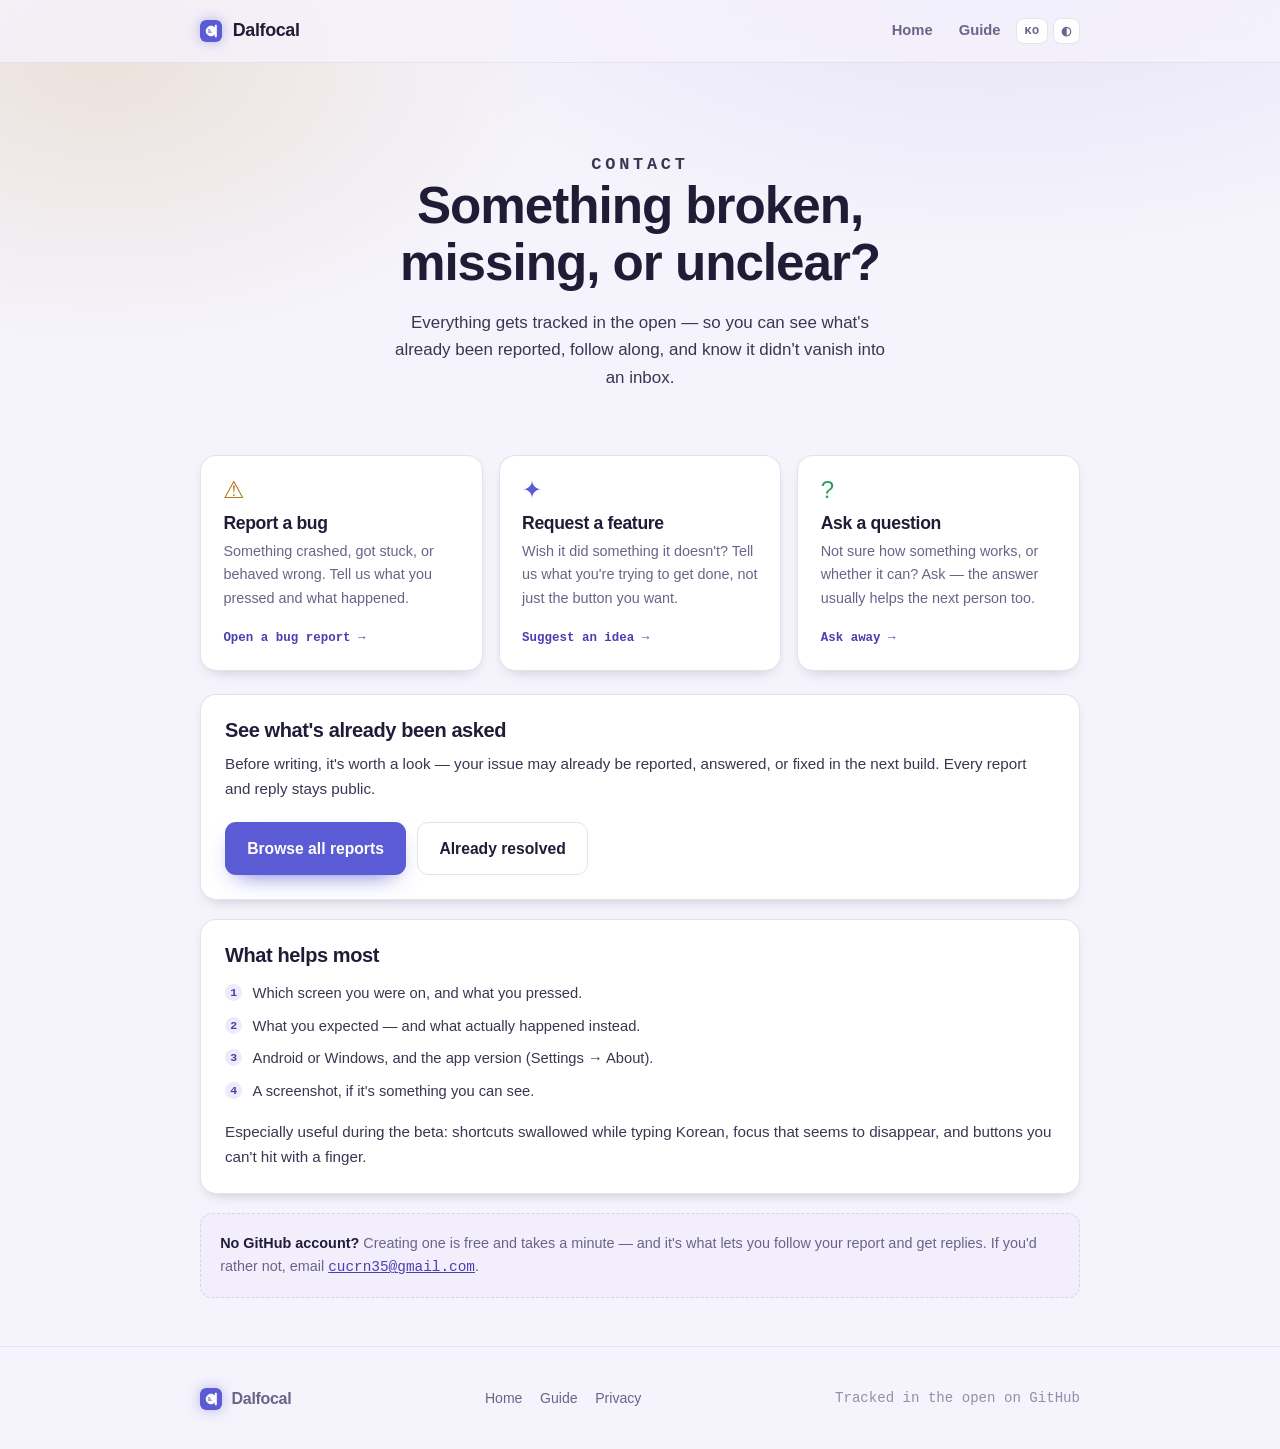
==== contact.html @ 7426b25c "contact: add contact page — bug/idea/question routed to GitHub Issues, tracked in the open" ====
<!doctype html>
<html lang="en">
<head>
<meta charset="utf-8">
<meta name="viewport" content="width=device-width, initial-scale=1">
<title>Contact — Dalfocal</title>
<meta name="description" content="Report a bug, request a feature, or ask a question about Dalfocal. Everything is tracked in the open on GitHub, so you can see what's already been asked and answered.">
<meta property="og:title" content="Contact — Dalfocal">
<meta property="og:description" content="Report a bug, request a feature, or ask a question. Tracked in the open.">
<meta name="theme-color" content="#131120">
<link rel="icon" href="data:image/svg+xml,<svg xmlns='http://www.w3.org/2000/svg' viewBox='0 0 100 100'><text y='.9em' font-size='90'>🌘</text></svg>">
<style>
/* Dalfocal — twilight identity (shared tokens with index.html) */
:root{
  --bg:#F5F3FB;--bg-2:#ECE8F8;--panel:#FFFFFF;--panel-2:#F2EEFC;
  --line:rgba(40,26,80,.12);--line-2:rgba(40,26,80,.07);
  --ink:#211C36;--ink-2:#3B3552;--dim:#6A6488;
  --accent:#5B5BD6;--accent-2:#4A3FB0;--accent-soft:rgba(91,91,214,.12);
  --spark:#B4791A;--spark-soft:rgba(180,121,26,.14);--good:#2E9E63;
  --glow:none;--shadow:0 18px 40px -24px rgba(40,26,80,.45);
  --shadow-sm:0 6px 16px -10px rgba(40,26,80,.4);
  color-scheme:light;
}
@media (prefers-color-scheme: dark){
  :root{
    --bg:#131120;--bg-2:#0e0c19;--panel:#1b1930;--panel-2:#241f3a;
    --line:rgba(255,255,255,.09);--line-2:rgba(255,255,255,.05);
    --ink:#ECEAF6;--ink-2:#CFC9EA;--dim:#A6A0C6;
    --accent:#8B7CFF;--accent-2:#A99BFF;--accent-soft:rgba(139,124,255,.16);
    --spark:#F6C86B;--spark-soft:rgba(246,200,107,.16);--good:#5FD08A;
    --glow:0 0 44px -8px rgba(139,124,255,.35);
    --shadow:0 30px 60px -30px rgba(0,0,0,.75);
    --shadow-sm:0 10px 26px -16px rgba(0,0,0,.7);
    color-scheme:dark;
  }
}
:root[data-theme="light"]{
  --bg:#F5F3FB;--bg-2:#ECE8F8;--panel:#FFFFFF;--panel-2:#F2EEFC;
  --line:rgba(40,26,80,.12);--line-2:rgba(40,26,80,.07);
  --ink:#211C36;--ink-2:#3B3552;--dim:#6A6488;
  --accent:#5B5BD6;--accent-2:#4A3FB0;--accent-soft:rgba(91,91,214,.12);
  --spark:#B4791A;--spark-soft:rgba(180,121,26,.14);--good:#2E9E63;
  --glow:none;--shadow:0 18px 40px -24px rgba(40,26,80,.45);
  --shadow-sm:0 6px 16px -10px rgba(40,26,80,.4);
  color-scheme:light;
}
:root[data-theme="dark"]{
  --bg:#131120;--bg-2:#0e0c19;--panel:#1b1930;--panel-2:#241f3a;
  --line:rgba(255,255,255,.09);--line-2:rgba(255,255,255,.05);
  --ink:#ECEAF6;--ink-2:#CFC9EA;--dim:#A6A0C6;
  --accent:#8B7CFF;--accent-2:#A99BFF;--accent-soft:rgba(139,124,255,.16);
  --spark:#F6C86B;--spark-soft:rgba(246,200,107,.16);--good:#5FD08A;
  --glow:0 0 44px -8px rgba(139,124,255,.35);
  --shadow:0 30px 60px -30px rgba(0,0,0,.75);
  --shadow-sm:0 10px 26px -16px rgba(0,0,0,.7);
  color-scheme:dark;
}
:root{--appicon:url("[data-uri]")}

*{box-sizing:border-box}
html{-webkit-text-size-adjust:100%}
body{margin:0;
  background:radial-gradient(1100px 620px at 78% -8%, var(--accent-soft), transparent 60%),
    radial-gradient(820px 520px at 8% 4%, var(--spark-soft), transparent 55%),var(--bg);
  color:var(--ink);
  font-family:-apple-system,BlinkMacSystemFont,"Segoe UI",Roboto,"Apple SD Gothic Neo","Malgun Gothic","Noto Sans KR",sans-serif;
  font-size:17px;line-height:1.62;-webkit-font-smoothing:antialiased;overflow-x:hidden}
.mono{font-family:ui-monospace,"SF Mono","Cascadia Code","Segoe UI Mono",Menlo,Consolas,monospace}
.wrap{width:min(880px,92vw);margin-inline:auto}
a{color:inherit;text-decoration:none}
h1,h2,h3{text-wrap:balance;margin:0;letter-spacing:-.02em;line-height:1.1}
p{margin:0}
::selection{background:var(--accent);color:#fff}
:focus-visible{outline:2px solid var(--accent);outline-offset:3px;border-radius:4px}
:root .ko{display:none}
:root[data-lang="ko"] .ko{display:revert}
:root[data-lang="ko"] .en{display:none}

.bar{position:sticky;top:0;z-index:40;backdrop-filter:saturate(140%) blur(12px);
  background:color-mix(in srgb, var(--bg) 78%, transparent);border-bottom:1px solid var(--line-2)}
.bar .wrap{display:flex;align-items:center;gap:1rem;height:62px}
.brand{display:flex;align-items:center;gap:.6em;font-weight:750;letter-spacing:-.02em;font-size:1.12rem}
.moon{width:22px;height:22px;border-radius:27%;flex:none;background-image:var(--appicon);
  background-size:cover;background-position:center;box-shadow:0 0 16px -4px var(--accent)}
.bar nav{margin-left:auto;display:flex;align-items:center;gap:.35rem}
.bar nav a.navlink{padding:.4em .7em;border-radius:8px;color:var(--dim);font-size:.92rem;font-weight:550}
.bar nav a.navlink:hover{color:var(--ink);background:var(--panel-2)}
.toggle{font-family:ui-monospace,Menlo,monospace;font-size:.74rem;font-weight:600;letter-spacing:.04em;
  padding:.42em .6em;border-radius:8px;border:1px solid var(--line);background:var(--panel);color:var(--dim);cursor:pointer}
.toggle:hover{color:var(--ink);border-color:var(--accent)}

.btn{display:inline-flex;align-items:center;gap:.5em;padding:.82em 1.35em;border-radius:11px;
  font-weight:650;font-size:.98rem;background:var(--accent);color:#fff;border:1px solid transparent;
  box-shadow:0 10px 24px -12px var(--accent);transition:transform .12s ease, box-shadow .12s ease}
.btn:hover{transform:translateY(-2px);box-shadow:0 16px 30px -12px var(--accent)}
.btn.ghost{background:transparent;color:var(--ink);border-color:var(--line);box-shadow:none}
.btn.ghost:hover{border-color:var(--accent);color:var(--accent-2)}
.eyebrow{font-family:ui-monospace,Menlo,monospace;font-size:.72rem;letter-spacing:.22em;
  text-transform:uppercase;color:var(--accent-2);margin:0 0 .9rem;font-weight:600}

.head{padding:clamp(2.6rem,6vw,4.4rem) 0 1.6rem;text-align:center}
.head h1{font-size:clamp(2rem,5vw,3.2rem);font-weight:820}
.head p{color:var(--ink-2);max-width:54ch;margin:1.1rem auto 0;font-size:1.06rem}

/* the three routes */
.routes{display:grid;grid-template-columns:repeat(3,1fr);gap:1rem;margin:2.4rem 0 1.4rem}
.route{display:flex;flex-direction:column;padding:1.4rem;border:1px solid var(--line);border-radius:16px;
  background:var(--panel);box-shadow:var(--shadow-sm);transition:transform .12s ease,border-color .12s ease}
.route:hover{transform:translateY(-3px);border-color:var(--accent)}
.route .ic{font-size:1.5rem;line-height:1;margin-bottom:.7rem}
.route h3{font-size:1.1rem;margin-bottom:.45rem}
.route p{color:var(--dim);font-size:.9rem;flex:1;margin-bottom:1.1rem}
.route .go{font-family:ui-monospace,Menlo,monospace;font-size:.78rem;font-weight:650;color:var(--accent-2)}
.route.bug .ic{color:var(--spark)}
.route.idea .ic{color:var(--accent)}
.route.ask .ic{color:var(--good)}
@media(max-width:760px){.routes{grid-template-columns:1fr}}

.card{border:1px solid var(--line);border-radius:16px;background:var(--panel);
  box-shadow:var(--shadow-sm);padding:1.5rem;margin-bottom:1.2rem}
.card h2{font-size:1.25rem;margin-bottom:.7rem}
.card p{color:var(--ink-2);font-size:.95rem}
.card p + p{margin-top:.7rem}
.note{background:var(--panel-2);border:1px dashed var(--line);border-radius:12px;padding:1.1rem 1.2rem;
  font-size:.9rem;color:var(--dim)}
.note b{color:var(--ink)}
.steps{list-style:none;padding:0;margin:1rem 0 0;display:flex;flex-direction:column;gap:.55rem}
.steps li{display:flex;gap:.7em;font-size:.92rem;color:var(--ink-2)}
.steps li::before{content:counter(s);counter-increment:s;flex:none;width:1.5em;height:1.5em;border-radius:50%;
  background:var(--accent-soft);color:var(--accent-2);display:grid;place-items:center;
  font-family:ui-monospace,Menlo,monospace;font-size:.72rem;font-weight:700;margin-top:.15em}
.steps{counter-reset:s}
.cta-row{display:flex;gap:.7rem;flex-wrap:wrap;margin-top:1.3rem}
.mail{font-family:ui-monospace,Menlo,monospace;color:var(--accent-2);text-decoration:underline;word-break:break-all}

footer{border-top:1px solid var(--line-2);padding-block:2.4rem;margin-top:3rem;color:var(--dim);font-size:.88rem}
footer .wrap{display:flex;flex-wrap:wrap;gap:1rem;align-items:center;justify-content:space-between}
footer nav{display:flex;gap:1.1rem;flex-wrap:wrap}
footer a:hover{color:var(--ink)}
@media (prefers-reduced-motion: reduce){*{animation:none!important;transition:none!important}}
</style>
</head>
<body>

<header class="bar">
  <div class="wrap">
    <a class="brand" href="index.html"><span class="moon" aria-hidden="true"></span>Dalfocal</a>
    <nav>
      <a class="navlink" href="index.html"><span class="en">Home</span><span class="ko">홈</span></a>
      <a class="navlink" href="guide.html"><span class="en">Guide</span><span class="ko">사용법</span></a>
      <button class="toggle" id="lang" type="button" aria-label="Language">KO</button>
      <button class="toggle" id="theme" type="button" aria-label="Theme">◐</button>
    </nav>
  </div>
</header>

<main class="wrap">

  <div class="head">
    <p class="eyebrow"><span class="en">Contact</span><span class="ko">문의</span></p>
    <h1><span class="en">Something broken, missing, or unclear?</span><span class="ko">안 되거나, 없거나, 헷갈리는 게 있나요?</span></h1>
    <p><span class="en">Everything gets tracked in the open — so you can see what's already been reported, follow along, and know it didn't vanish into an inbox.</span><span class="ko">모든 문의는 공개로 기록됩니다 — 이미 올라온 건 뭔지 보고, 진행도 따라가고, 메일함에서 사라질 일도 없습니다.</span></p>
  </div>

  <div class="routes">
    <a class="route bug" href="https://github.com/Cruising0904/dalfocal/issues/new?labels=bug&amp;title=%5BBug%5D%20&amp;body=**What%20happened%3F**%0A%0A%0A**What%20did%20you%20expect%3F**%0A%0A%0A**Steps%20to%20reproduce**%0A1.%20%0A2.%20%0A%0A**Device%20/%20version**%20(Android%20or%20Windows%2C%20app%20version)%0A" target="_blank" rel="noopener">
      <span class="ic" aria-hidden="true">⚠</span>
      <h3><span class="en">Report a bug</span><span class="ko">버그 신고</span></h3>
      <p><span class="en">Something crashed, got stuck, or behaved wrong. Tell us what you pressed and what happened.</span><span class="ko">튕기거나, 멈추거나, 이상하게 동작할 때. 뭘 눌렀고 뭐가 벌어졌는지 알려주세요.</span></p>
      <span class="go"><span class="en">Open a bug report →</span><span class="ko">버그 신고하기 →</span></span>
    </a>

    <a class="route idea" href="https://github.com/Cruising0904/dalfocal/issues/new?labels=enhancement&amp;title=%5BIdea%5D%20&amp;body=**What%20would%20you%20like%20to%20do%3F**%0A%0A%0A**Why%20%E2%80%94%20what%20are%20you%20trying%20to%20get%20done%3F**%0A%0A%0A**How%20do%20you%20work%20around%20it%20today%3F**%0A" target="_blank" rel="noopener">
      <span class="ic" aria-hidden="true">✦</span>
      <h3><span class="en">Request a feature</span><span class="ko">기능 제안</span></h3>
      <p><span class="en">Wish it did something it doesn't? Tell us what you're trying to get done, not just the button you want.</span><span class="ko">있었으면 하는 게 있나요? 원하는 버튼보다 <b>하려는 일</b>을 알려주시면 좋습니다.</span></p>
      <span class="go"><span class="en">Suggest an idea →</span><span class="ko">아이디어 남기기 →</span></span>
    </a>

    <a class="route ask" href="https://github.com/Cruising0904/dalfocal/issues/new?labels=question&amp;title=%5BQuestion%5D%20&amp;body=**What%20would%20you%20like%20to%20know%3F**%0A%0A" target="_blank" rel="noopener">
      <span class="ic" aria-hidden="true">?</span>
      <h3><span class="en">Ask a question</span><span class="ko">질문하기</span></h3>
      <p><span class="en">Not sure how something works, or whether it can? Ask — the answer usually helps the next person too.</span><span class="ko">어떻게 쓰는지, 되는지 안 되는지 궁금할 때. 답변은 대개 다음 사람에게도 도움이 됩니다.</span></p>
      <span class="go"><span class="en">Ask away →</span><span class="ko">질문 남기기 →</span></span>
    </a>
  </div>

  <div class="card">
    <h2><span class="en">See what's already been asked</span><span class="ko">이미 올라온 문의 보기</span></h2>
    <p><span class="en">Before writing, it's worth a look — your issue may already be reported, answered, or fixed in the next build. Every report and reply stays public.</span><span class="ko">쓰기 전에 한 번 보세요 — 이미 신고됐거나, 답변됐거나, 다음 빌드에서 고쳐졌을 수 있습니다. 모든 문의와 답변은 공개로 남습니다.</span></p>
    <div class="cta-row">
      <a class="btn" href="https://github.com/Cruising0904/dalfocal/issues" target="_blank" rel="noopener"><span class="en">Browse all reports</span><span class="ko">전체 문의 목록</span></a>
      <a class="btn ghost" href="https://github.com/Cruising0904/dalfocal/issues?q=is%3Aissue+is%3Aclosed" target="_blank" rel="noopener"><span class="en">Already resolved</span><span class="ko">해결된 것들</span></a>
    </div>
  </div>

  <div class="card">
    <h2><span class="en">What helps most</span><span class="ko">이렇게 적어주시면 큰 도움</span></h2>
    <ol class="steps">
      <li><span class="en">Which screen you were on, and what you pressed.</span><span class="ko">어느 화면에서 뭘 눌렀는지.</span></li>
      <li><span class="en">What you expected — and what actually happened instead.</span><span class="ko">뭘 기대했는데 실제로 뭐가 벌어졌는지.</span></li>
      <li><span class="en">Android or Windows, and the app version (Settings → About).</span><span class="ko">Android인지 Windows인지, 앱 버전(설정 → 정보).</span></li>
      <li><span class="en">A screenshot, if it's something you can see.</span><span class="ko">눈에 보이는 문제라면 스크린샷 한 장.</span></li>
    </ol>
    <p style="margin-top:1rem"><span class="en">Especially useful during the beta: shortcuts swallowed while typing Korean, focus that seems to disappear, and buttons you can't hit with a finger.</span><span class="ko">베타 기간에 특히 유용한 제보: 한글 입력 중 단축키가 글자를 가로챈 경우, 포커스가 사라진 것 같은 순간, 손가락으로는 못 누르던 버튼.</span></p>
  </div>

  <div class="note">
    <b><span class="en">No GitHub account?</span><span class="ko">GitHub 계정이 없다면?</span></b>
    <span class="en"> Creating one is free and takes a minute — and it's what lets you follow your report and get replies. If you'd rather not, email </span>
    <span class="ko"> 만드는 데 1분이면 되고 무료입니다 — 내 문의의 진행과 답변을 받으려면 이 편이 낫습니다. 원치 않으시면 메일로 보내주세요: </span>
    <a class="mail" href="mailto:cucrn35@gmail.com?subject=Dalfocal%20-%20">cucrn35@gmail.com</a><span class="en">.</span><span class="ko">.</span>
  </div>

</main>

<footer>
  <div class="wrap">
    <p class="brand" style="font-size:1rem"><span class="moon" aria-hidden="true"></span>Dalfocal</p>
    <nav>
      <a href="index.html"><span class="en">Home</span><span class="ko">홈</span></a>
      <a href="guide.html"><span class="en">Guide</span><span class="ko">사용법</span></a>
      <a href="privacy.html"><span class="en">Privacy</span><span class="ko">개인정보</span></a>
    </nav>
    <p class="mono" style="opacity:.7"><span class="en">Tracked in the open on GitHub</span><span class="ko">GitHub에 공개로 기록</span></p>
  </div>
</footer>

<script>
(function(){
  "use strict";
  var root=document.documentElement;
  function setLang(l){root.setAttribute("data-lang",l);document.getElementById("lang").textContent=(l==="ko"?"EN":"KO");}
  setLang((navigator.language||"en").toLowerCase().indexOf("ko")===0?"ko":"en");
  document.getElementById("lang").addEventListener("click",function(){
    setLang(root.getAttribute("data-lang")==="ko"?"en":"ko");
  });
  document.getElementById("theme").addEventListener("click",function(){
    var dark=window.matchMedia("(prefers-color-scheme: dark)").matches;
    var cur=root.getAttribute("data-theme")||(dark?"dark":"light");
    root.setAttribute("data-theme",cur==="dark"?"light":"dark");
  });
})();
</script>
</body>
</html>
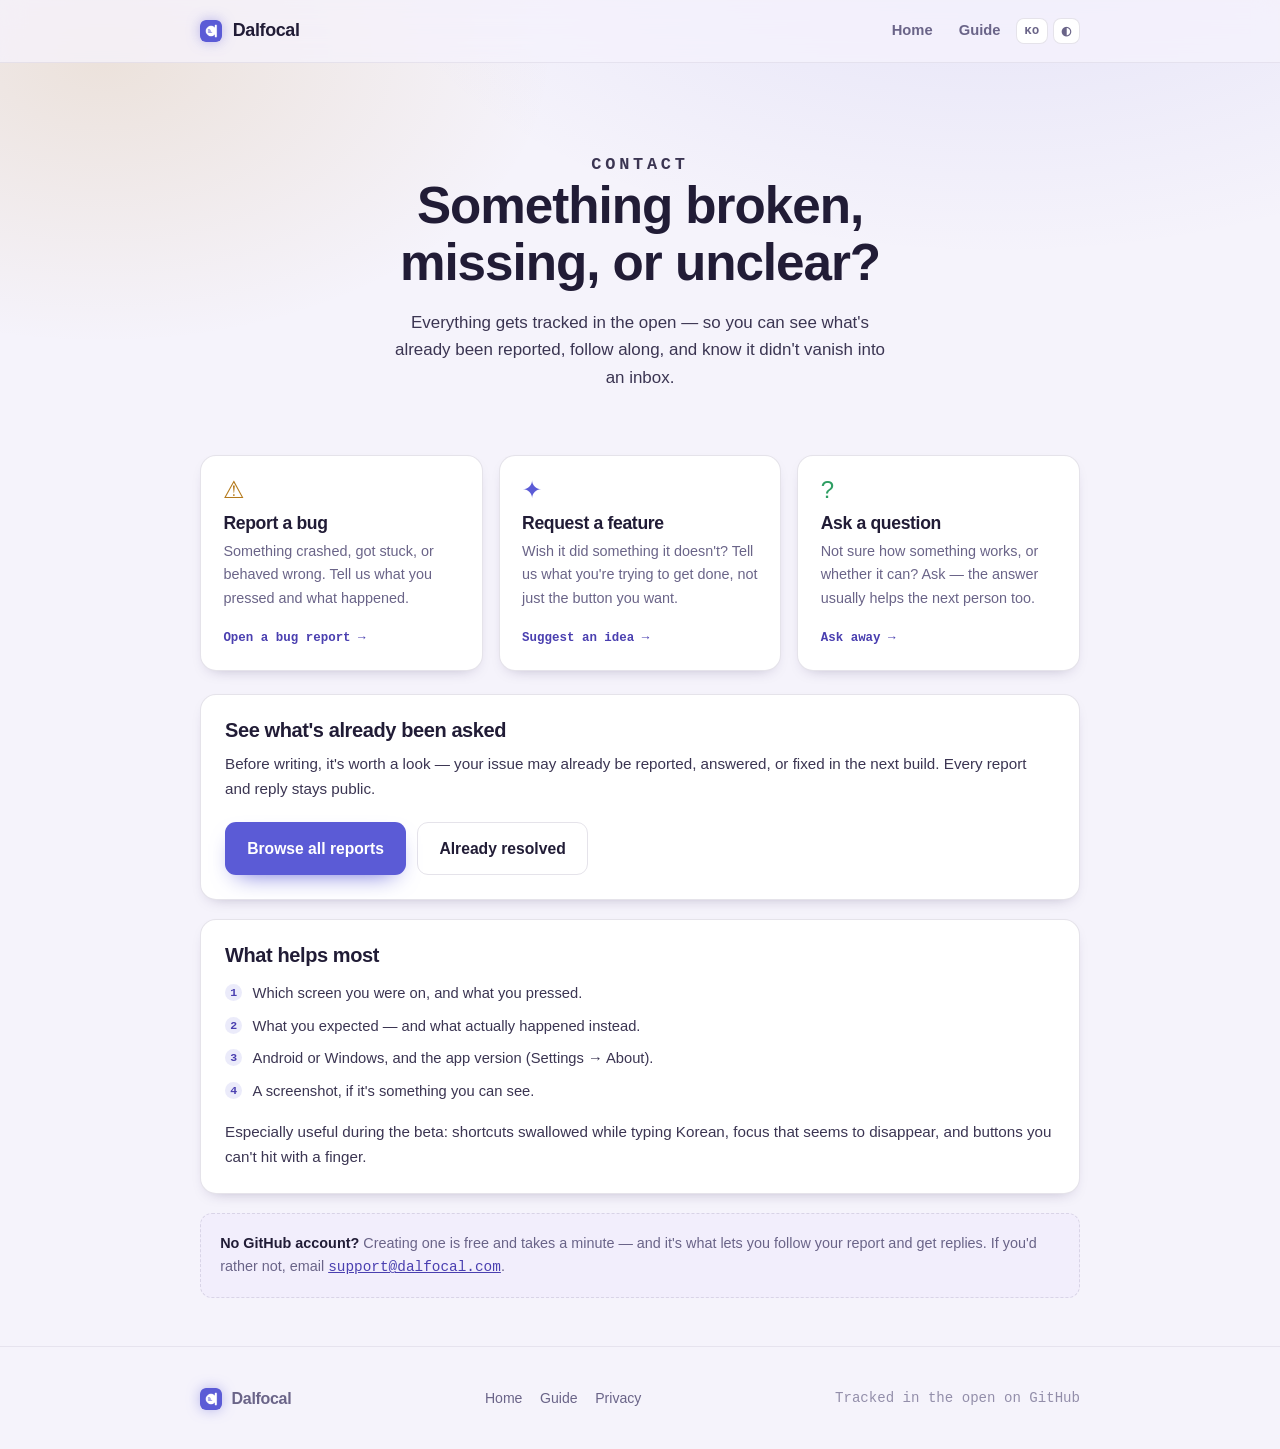
==== commit a208943e: "contact: use support@dalfocal.com instead of personal gmail" ====
--- a/contact.html
+++ b/contact.html
@@ -209,7 +209,7 @@
     <b><span class="en">No GitHub account?</span><span class="ko">GitHub 계정이 없다면?</span></b>
     <span class="en"> Creating one is free and takes a minute — and it's what lets you follow your report and get replies. If you'd rather not, email </span>
     <span class="ko"> 만드는 데 1분이면 되고 무료입니다 — 내 문의의 진행과 답변을 받으려면 이 편이 낫습니다. 원치 않으시면 메일로 보내주세요: </span>
-    <a class="mail" href="mailto:cucrn35@gmail.com?subject=Dalfocal%20-%20">cucrn35@gmail.com</a><span class="en">.</span><span class="ko">.</span>
+    <a class="mail" href="mailto:support@dalfocal.com?subject=Dalfocal%20-%20">support@dalfocal.com</a><span class="en">.</span><span class="ko">.</span>
   </div>
 
 </main>
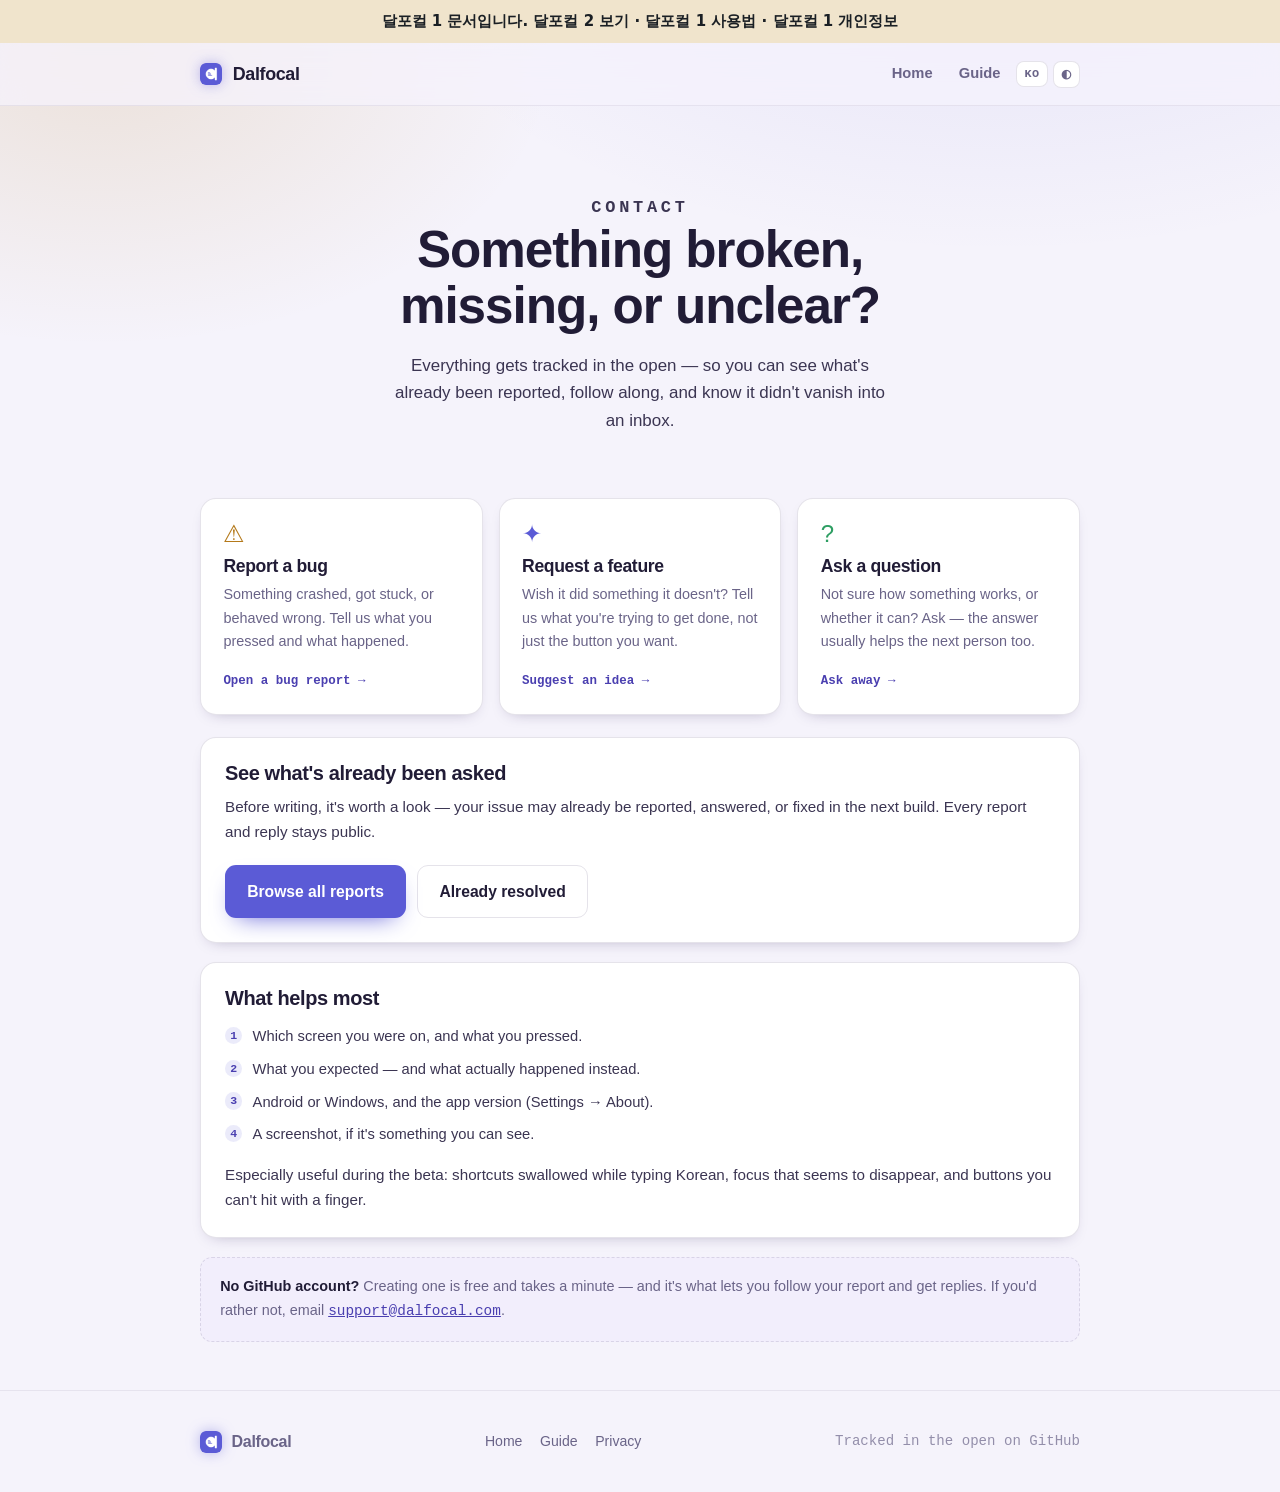
==== commit 1f2188b2: "site: 달포컬 2 페이지로 교체 Co-Authored-By: Claude Opus 5.5 <noreply@anthropic.com> Claude-Session: https://" ====
--- a/contact.html
+++ b/contact.html
@@ -3,12 +3,14 @@
 <head>
 <meta charset="utf-8">
 <meta name="viewport" content="width=device-width, initial-scale=1">
-<title>Contact — Dalfocal</title>
+<title>(달포컬 1) Contact — Dalfocal</title>
 <meta name="description" content="Report a bug, request a feature, or ask a question about Dalfocal. Everything is tracked in the open on GitHub, so you can see what's already been asked and answered.">
 <meta property="og:title" content="Contact — Dalfocal">
 <meta property="og:description" content="Report a bug, request a feature, or ask a question. Tracked in the open.">
 <meta name="theme-color" content="#131120">
-<link rel="icon" href="data:image/svg+xml,<svg xmlns='http://www.w3.org/2000/svg' viewBox='0 0 100 100'><text y='.9em' font-size='90'>🌘</text></svg>">
+<meta property="og:image" content="https://dalfocal.com/icon.png">
+<link rel="icon" type="image/png" href="icon.png">
+<link rel="apple-touch-icon" href="icon.png">
 <style>
 /* Dalfocal — twilight identity (shared tokens with index.html) */
 :root{
@@ -141,6 +143,7 @@
 </style>
 </head>
 <body>
+<p style="margin:0;padding:.65rem 1rem;background:#F0E4CC;color:#1A1F24;font:600 15px/1.5 system-ui,-apple-system,'Segoe UI','Malgun Gothic',sans-serif;text-align:center">달포컬 1 문서입니다. <a href="./" style="color:inherit">달포컬 2 보기</a> · <a href="guide.html" style="color:inherit">달포컬 1 사용법</a> · <a href="privacy-v1.html" style="color:inherit">달포컬 1 개인정보</a></p>
 
 <header class="bar">
   <div class="wrap">
@@ -220,7 +223,7 @@
     <nav>
       <a href="index.html"><span class="en">Home</span><span class="ko">홈</span></a>
       <a href="guide.html"><span class="en">Guide</span><span class="ko">사용법</span></a>
-      <a href="privacy.html"><span class="en">Privacy</span><span class="ko">개인정보</span></a>
+      <a href="privacy-v1.html"><span class="en">Privacy</span><span class="ko">개인정보</span></a>
     </nav>
     <p class="mono" style="opacity:.7"><span class="en">Tracked in the open on GitHub</span><span class="ko">GitHub에 공개로 기록</span></p>
   </div>
